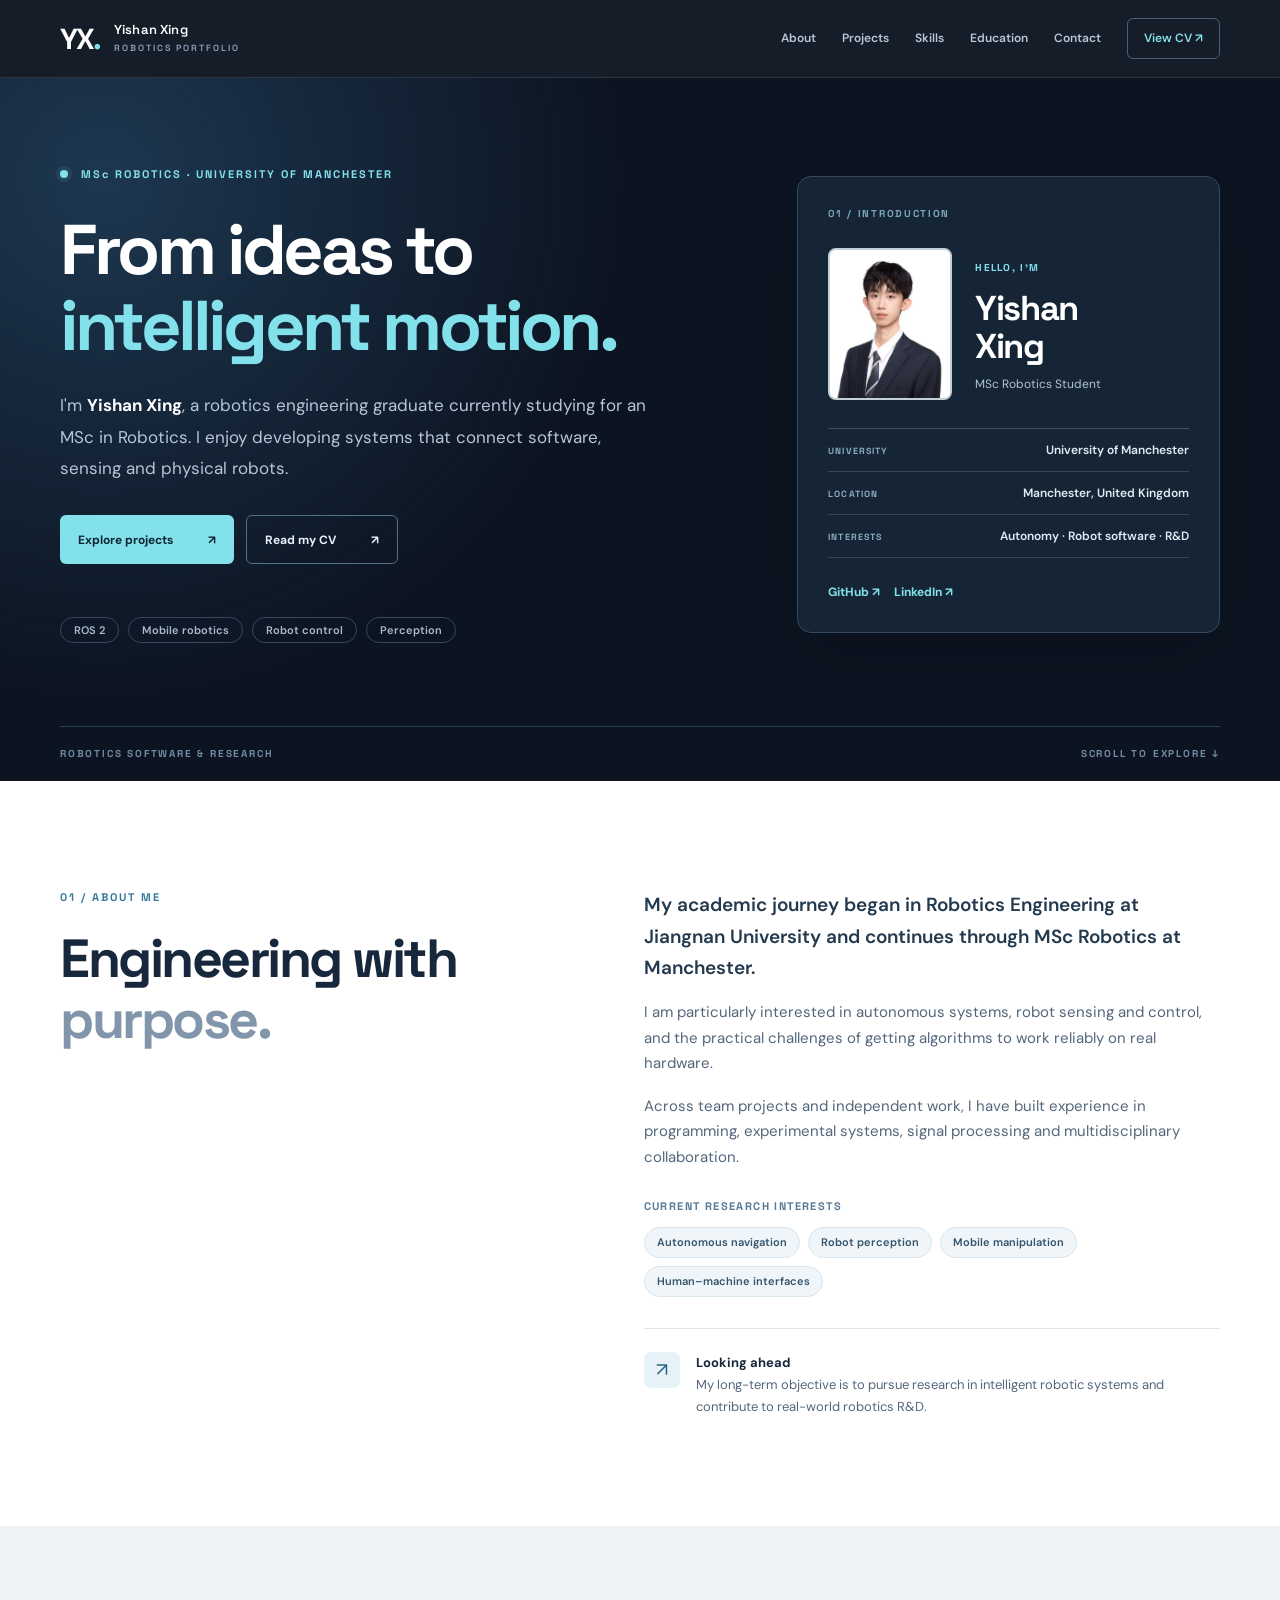
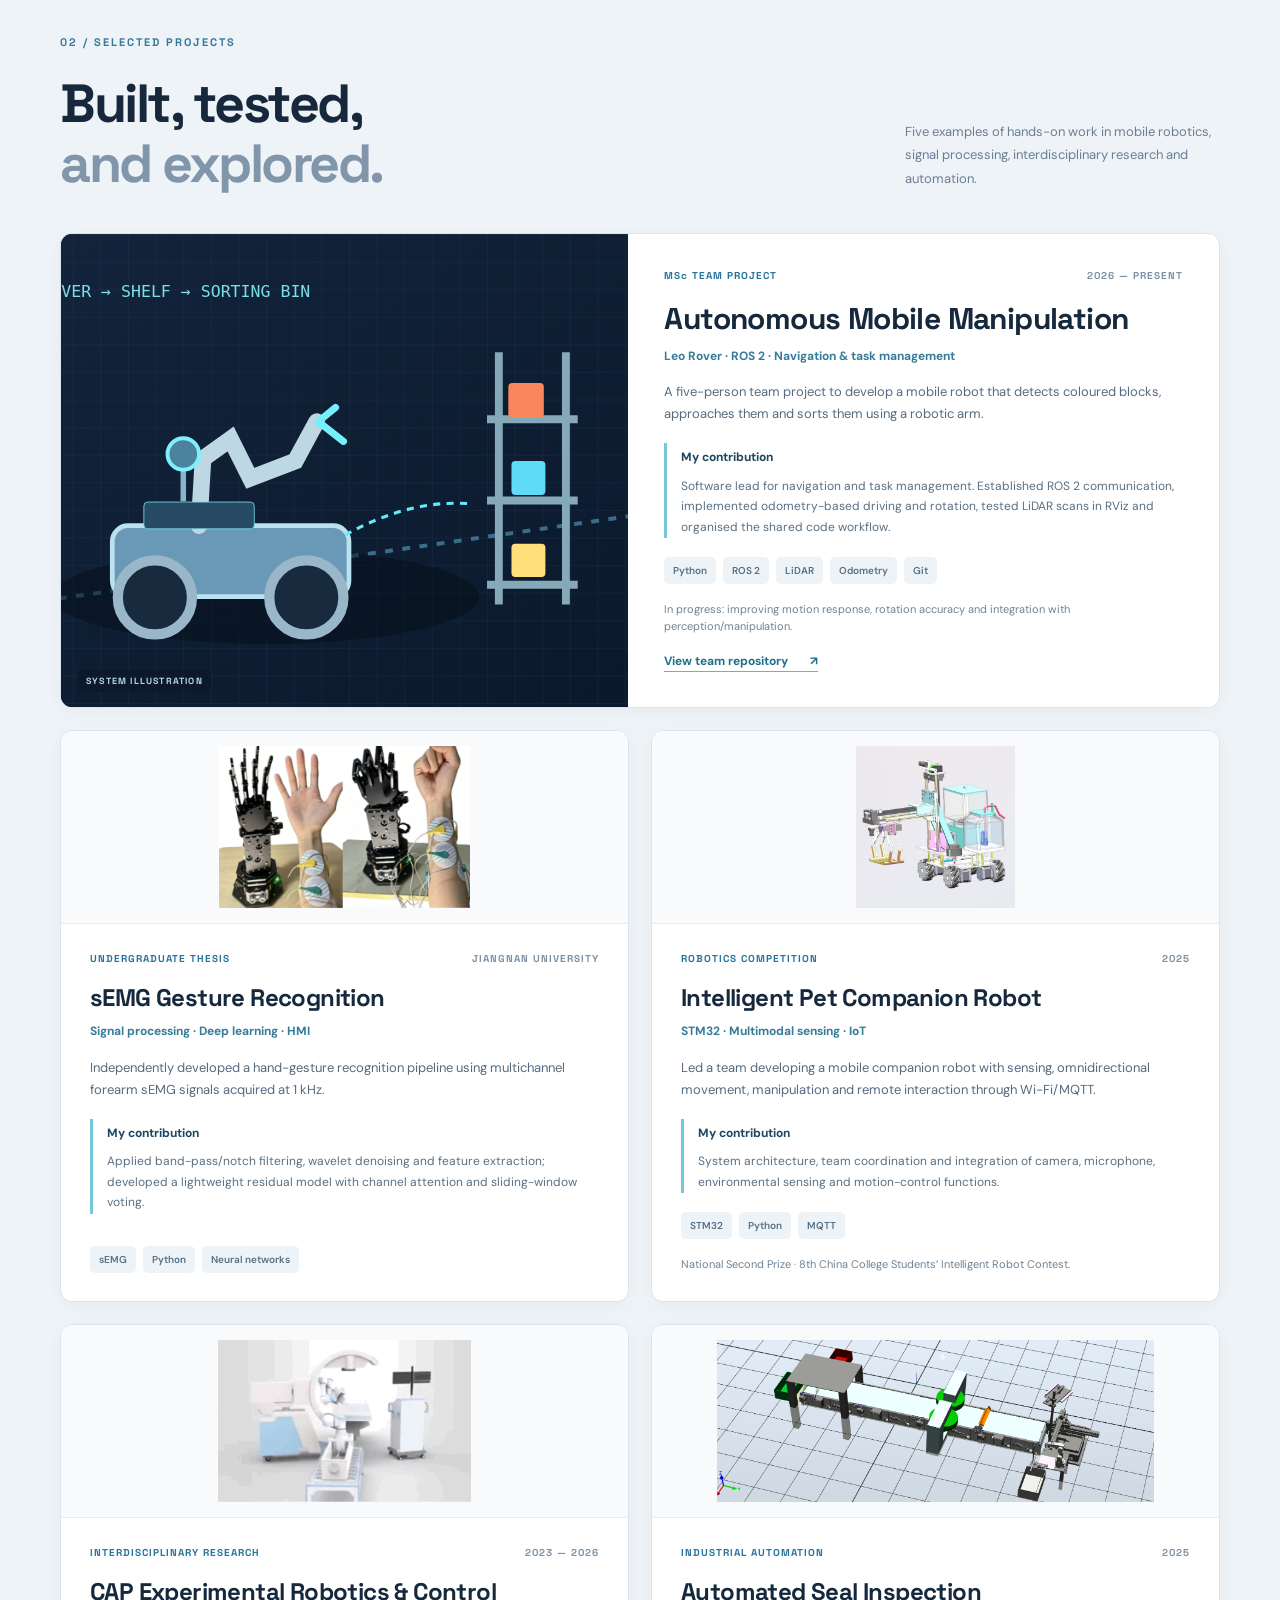
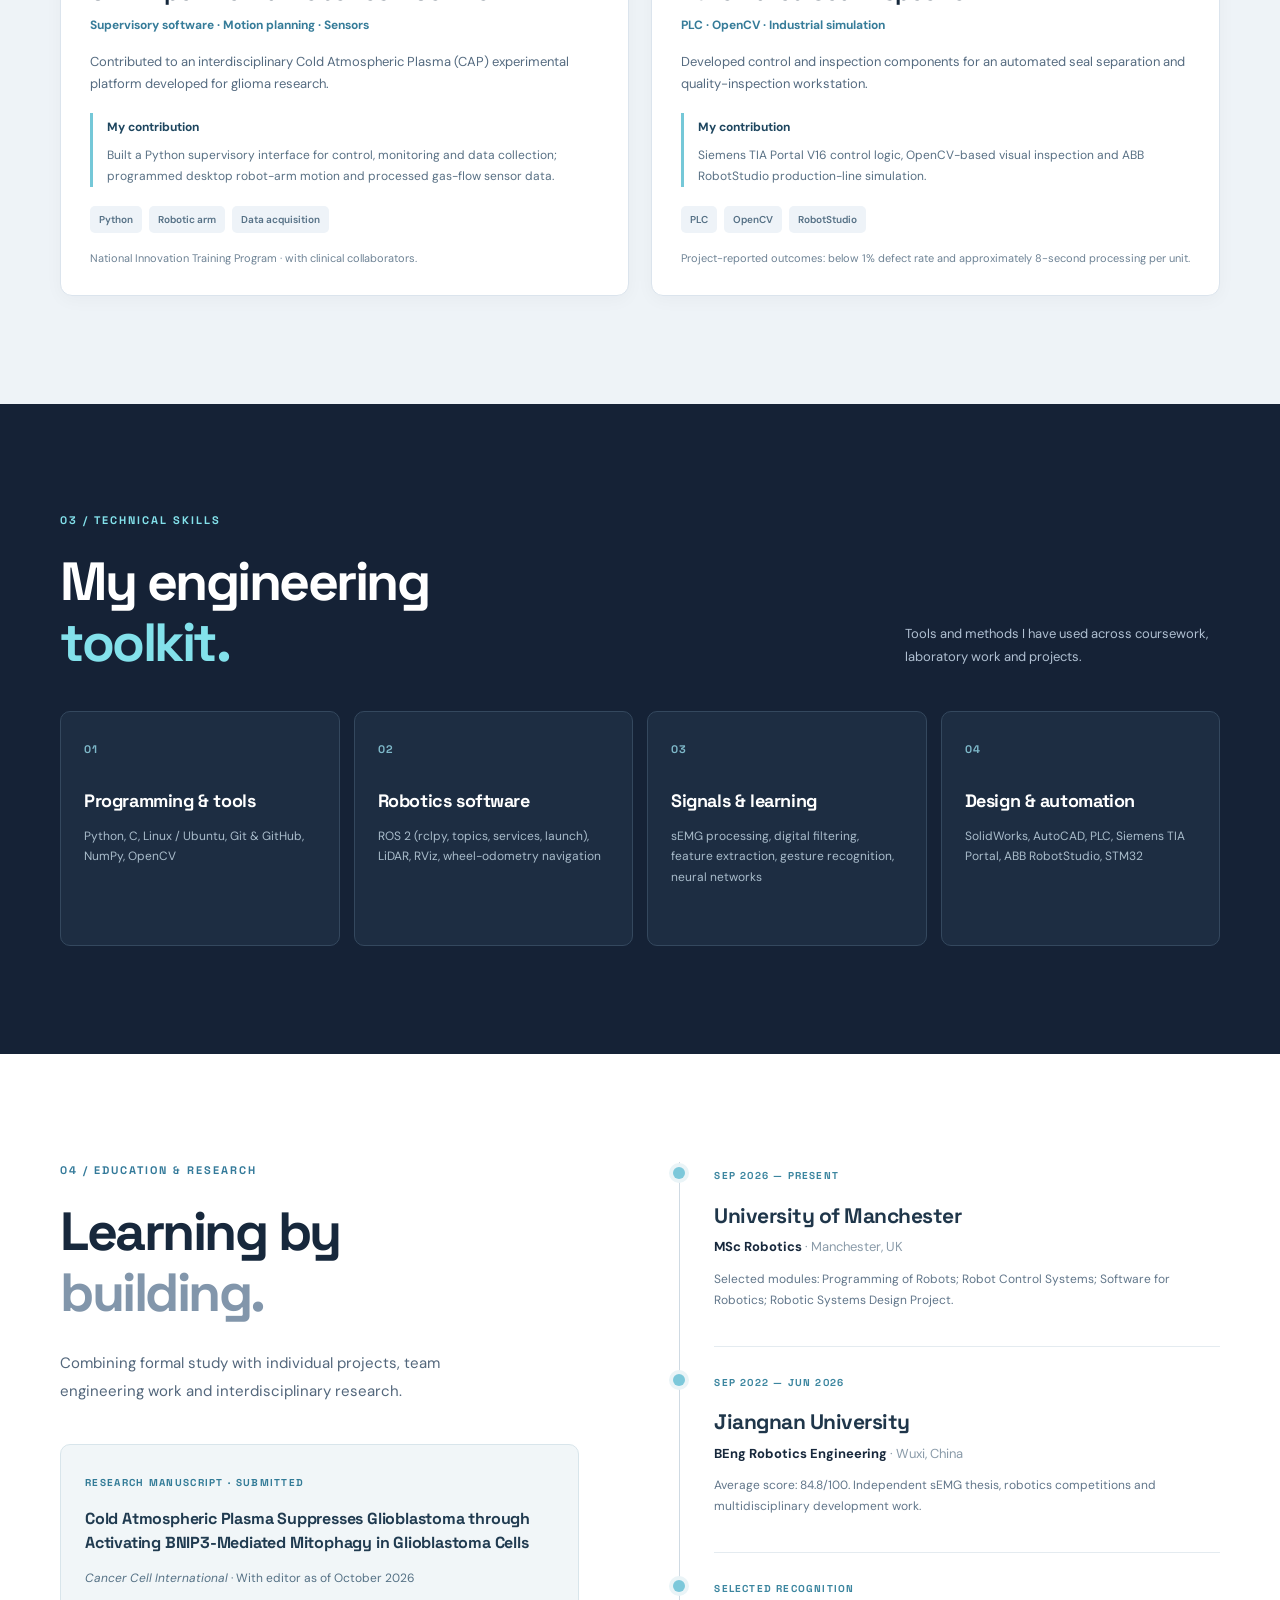
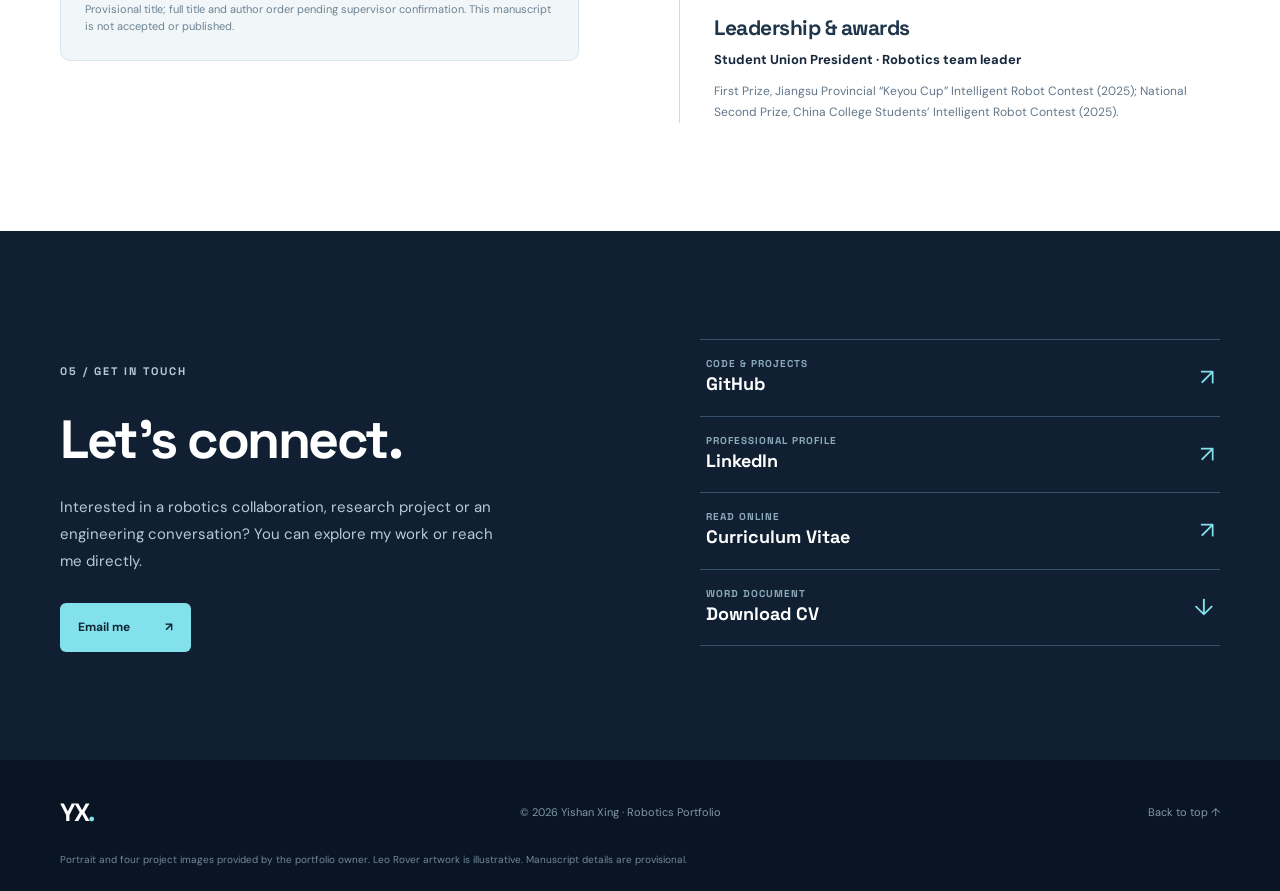
==== index.html @ a29d6ea3 "Add files via upload" ====
<!doctype html>
<html lang="en">
<head>
  <meta charset="utf-8">
  <meta name="viewport" content="width=device-width, initial-scale=1">
  <meta name="theme-color" content="#101b2c">
  <meta name="description" content="Portfolio of Yishan Xing, MSc Robotics student at the University of Manchester. Projects in ROS 2, mobile robotics, sEMG gesture recognition, experimental robot control and industrial automation.">
  <title>Yishan Xing — Robotics Portfolio</title>
  <link rel="icon" href="assets/favicon.svg" type="image/svg+xml">
  <link rel="stylesheet" href="styles.css">
</head>
<body>
  <a class="skip-link" href="#main">Skip to content</a>
  <header class="site-header">
    <div class="container header-inner">
      <a class="identity" href="#home" aria-label="Yishan Xing, go to homepage"><span class="identity-mark">YX<span>.</span></span><span class="identity-label">Yishan Xing <small>ROBOTICS PORTFOLIO</small></span></a>
      <button class="menu-button" type="button" aria-expanded="false" aria-controls="site-menu">Menu <span aria-hidden="true">☰</span></button>
      <nav id="site-menu" class="nav-links" aria-label="Main navigation">
        <a href="#about">About</a><a href="#projects">Projects</a><a href="#skills">Skills</a><a href="#experience">Education</a><a href="#contact">Contact</a>
        <a class="nav-cv" href="cv.html">View CV <span aria-hidden="true">↗</span></a>
      </nav>
    </div>
  </header>

  <main id="main">
    <section class="hero" id="home">
      <div class="container hero-layout">
        <div class="hero-main">
          <p class="kicker kicker-light"><span class="signal-dot" aria-hidden="true"></span> MSc ROBOTICS · UNIVERSITY OF MANCHESTER</p>
          <h1>From ideas to<br><span>intelligent motion.</span></h1>
          <p class="hero-lead">I'm <strong>Yishan Xing</strong>, a robotics engineering graduate currently studying for an MSc in Robotics. I enjoy developing systems that connect software, sensing and physical robots.</p>
          <div class="hero-buttons">
            <a class="btn btn-accent" href="#projects">Explore projects <span aria-hidden="true">↗</span></a>
            <a class="btn btn-outline" href="cv.html">Read my CV <span aria-hidden="true">↗</span></a>
          </div>
          <div class="hero-topics" aria-label="Focus areas"><span>ROS 2</span><span>Mobile robotics</span><span>Robot control</span><span>Perception</span></div>
        </div>
        <aside class="profile-panel" aria-label="Profile summary">
          <div class="panel-overline">01 / INTRODUCTION</div>
          <div class="profile-heading">
            <img class="profile-photo" src="assets/yishan-xing-portrait.jpg" alt="Portrait of Yishan Xing" width="124" height="152">
            <div><span class="profile-eyebrow">HELLO, I'M</span><h2>Yishan<br>Xing</h2><p>MSc Robotics Student</p></div>
          </div>
          <div class="profile-details">
            <div><span>UNIVERSITY</span><strong>University of Manchester</strong></div>
            <div><span>LOCATION</span><strong>Manchester, United Kingdom</strong></div>
            <div><span>INTERESTS</span><strong>Autonomy · Robot software · R&amp;D</strong></div>
          </div>
          <div class="profile-social"><a href="https://github.com/Yishan-Xing" target="_blank" rel="noopener noreferrer">GitHub ↗</a><a href="https://www.linkedin.com/in/yishan-xing-460378439/" target="_blank" rel="noopener noreferrer">LinkedIn ↗</a></div>
        </aside>
      </div>
      <div class="container hero-foot"><span>ROBOTICS SOFTWARE &amp; RESEARCH</span><span>SCROLL TO EXPLORE ↓</span></div>
    </section>

    <section class="section about-section" id="about">
      <div class="container about-layout">
        <div><p class="kicker">01 / ABOUT ME</p><h2>Engineering with<br><span>purpose.</span></h2></div>
        <div class="about-content"><p class="intro-para">My academic journey began in Robotics Engineering at Jiangnan University and continues through MSc Robotics at Manchester.</p><p>I am particularly interested in autonomous systems, robot sensing and control, and the practical challenges of getting algorithms to work reliably on real hardware.</p><p>Across team projects and independent work, I have built experience in programming, experimental systems, signal processing and multidisciplinary collaboration.</p>
          <div class="interest-label">CURRENT RESEARCH INTERESTS</div>
          <div class="pill-list"><span>Autonomous navigation</span><span>Robot perception</span><span>Mobile manipulation</span><span>Human–machine interfaces</span></div>
          <div class="about-ambition"><span aria-hidden="true">↗</span><p><strong>Looking ahead</strong><br>My long-term objective is to pursue research in intelligent robotic systems and contribute to real-world robotics R&amp;D.</p></div>
        </div>
      </div>
    </section>

    <section class="section projects-section" id="projects">
      <div class="container">
        <div class="section-heading"><div><p class="kicker">02 / SELECTED PROJECTS</p><h2>Built, tested,<br><span>and explored.</span></h2></div><p class="section-intro">Five examples of hands-on work in mobile robotics, signal processing, interdisciplinary research and automation.</p></div>
        <div class="project-grid">
          <article class="project-card featured-card" aria-labelledby="project-leo">
            <div class="project-image leo-image"><img src="assets/project-rover.svg" alt="Illustrative Leo Rover mobile manipulation system with robotic arm and coloured objects" loading="lazy"><span class="image-caption">SYSTEM ILLUSTRATION</span></div>
            <div class="project-info"><div class="project-meta"><span class="category">MSc TEAM PROJECT</span><span>2026 — PRESENT</span></div><h3 id="project-leo">Autonomous Mobile Manipulation</h3><p class="project-subtitle">Leo Rover · ROS 2 · Navigation &amp; task management</p>
              <p>A five-person team project to develop a mobile robot that detects coloured blocks, approaches them and sorts them using a robotic arm.</p>
              <div class="my-role"><strong>My contribution</strong><p>Software lead for navigation and task management. Established ROS 2 communication, implemented odometry-based driving and rotation, tested LiDAR scans in RViz and organised the shared code workflow.</p></div>
              <div class="tech-tags"><span>Python</span><span>ROS 2</span><span>LiDAR</span><span>Odometry</span><span>Git</span></div>
              <p class="project-footnote">In progress: improving motion response, rotation accuracy and integration with perception/manipulation.</p>
              <a class="project-link" href="https://github.com/lyanik/team2-aero62520" target="_blank" rel="noopener noreferrer">View team repository <span aria-hidden="true">↗</span></a>
            </div>
          </article>

          <article class="project-card" aria-labelledby="project-emg">
            <div class="project-image photo-image"><img src="assets/semg-gesture.png" alt="sEMG gesture-recognition experiment showing electrodes on a forearm and a robotic hand" loading="lazy"></div>
            <div class="project-info"><div class="project-meta"><span class="category">UNDERGRADUATE THESIS</span><span>JIANGNAN UNIVERSITY</span></div><h3 id="project-emg">sEMG Gesture Recognition</h3><p class="project-subtitle">Signal processing · Deep learning · HMI</p>
              <p>Independently developed a hand-gesture recognition pipeline using multichannel forearm sEMG signals acquired at 1 kHz.</p>
              <div class="my-role"><strong>My contribution</strong><p>Applied band-pass/notch filtering, wavelet denoising and feature extraction; developed a lightweight residual model with channel attention and sliding-window voting.</p></div>
              <div class="tech-tags"><span>sEMG</span><span>Python</span><span>Neural networks</span></div>
            </div>
          </article>

          <article class="project-card" aria-labelledby="project-pet">
            <div class="project-image photo-image"><img src="assets/pet-robot.png" alt="CAD model of the intelligent omnidirectional pet companion robot" loading="lazy"></div>
            <div class="project-info"><div class="project-meta"><span class="category">ROBOTICS COMPETITION</span><span>2025</span></div><h3 id="project-pet">Intelligent Pet Companion Robot</h3><p class="project-subtitle">STM32 · Multimodal sensing · IoT</p>
              <p>Led a team developing a mobile companion robot with sensing, omnidirectional movement, manipulation and remote interaction through Wi-Fi/MQTT.</p>
              <div class="my-role"><strong>My contribution</strong><p>System architecture, team coordination and integration of camera, microphone, environmental sensing and motion-control functions.</p></div>
              <div class="tech-tags"><span>STM32</span><span>Python</span><span>MQTT</span></div>
              <p class="project-footnote">National Second Prize · 8th China College Students’ Intelligent Robot Contest.</p>
            </div>
          </article>

          <article class="project-card" aria-labelledby="project-cap">
            <div class="project-image photo-image"><img src="assets/cap-glioma.png" alt="CAP glioma therapy system concept with a robotic arm and experimental delivery setup" loading="lazy"></div>
            <div class="project-info"><div class="project-meta"><span class="category">INTERDISCIPLINARY RESEARCH</span><span>2023 — 2026</span></div><h3 id="project-cap">CAP Experimental Robotics &amp; Control</h3><p class="project-subtitle">Supervisory software · Motion planning · Sensors</p>
              <p>Contributed to an interdisciplinary Cold Atmospheric Plasma (CAP) experimental platform developed for glioma research.</p>
              <div class="my-role"><strong>My contribution</strong><p>Built a Python supervisory interface for control, monitoring and data collection; programmed desktop robot-arm motion and processed gas-flow sensor data.</p></div>
              <div class="tech-tags"><span>Python</span><span>Robotic arm</span><span>Data acquisition</span></div>
              <p class="project-footnote">National Innovation Training Program · with clinical collaborators.</p>
            </div>
          </article>

          <article class="project-card" aria-labelledby="project-seal">
            <div class="project-image photo-image"><img src="assets/seal-inspection.png" alt="3D production-line design for automated skeleton-seal separation and visual inspection" loading="lazy"></div>
            <div class="project-info"><div class="project-meta"><span class="category">INDUSTRIAL AUTOMATION</span><span>2025</span></div><h3 id="project-seal">Automated Seal Inspection</h3><p class="project-subtitle">PLC · OpenCV · Industrial simulation</p>
              <p>Developed control and inspection components for an automated seal separation and quality-inspection workstation.</p>
              <div class="my-role"><strong>My contribution</strong><p>Siemens TIA Portal V16 control logic, OpenCV-based visual inspection and ABB RobotStudio production-line simulation.</p></div>
              <div class="tech-tags"><span>PLC</span><span>OpenCV</span><span>RobotStudio</span></div>
              <p class="project-footnote">Project-reported outcomes: below 1% defect rate and approximately 8-second processing per unit.</p>
            </div>
          </article>
        </div>
      </div>
    </section>

    <section class="section skills-section" id="skills"><div class="container"><div class="section-heading"><div><p class="kicker kicker-light">03 / TECHNICAL SKILLS</p><h2>My engineering<br><span>toolkit.</span></h2></div><p class="section-intro">Tools and methods I have used across coursework, laboratory work and projects.</p></div>
      <div class="skill-grid"><div class="skill-block"><span class="skill-index">01</span><h3>Programming &amp; tools</h3><p>Python, C, Linux / Ubuntu, Git &amp; GitHub, NumPy, OpenCV</p></div><div class="skill-block"><span class="skill-index">02</span><h3>Robotics software</h3><p>ROS 2 (rclpy, topics, services, launch), LiDAR, RViz, wheel-odometry navigation</p></div><div class="skill-block"><span class="skill-index">03</span><h3>Signals &amp; learning</h3><p>sEMG processing, digital filtering, feature extraction, gesture recognition, neural networks</p></div><div class="skill-block"><span class="skill-index">04</span><h3>Design &amp; automation</h3><p>SolidWorks, AutoCAD, PLC, Siemens TIA Portal, ABB RobotStudio, STM32</p></div></div>
    </div></section>

    <section class="section experience-section" id="experience"><div class="container experience-layout"><div><p class="kicker">04 / EDUCATION &amp; RESEARCH</p><h2>Learning by<br><span>building.</span></h2><p class="experience-lead">Combining formal study with individual projects, team engineering work and interdisciplinary research.</p>
      <div class="manuscript-box"><span class="manuscript-kicker">RESEARCH MANUSCRIPT · SUBMITTED</span><h3>Cold Atmospheric Plasma Suppresses Glioblastoma through Activating BNIP3-Mediated Mitophagy in Glioblastoma Cells</h3><p><em>Cancer Cell International</em> · With editor as of October 2026</p><small>Provisional title; full title and author order pending supervisor confirmation. This manuscript is not accepted or published.</small></div>
    </div><div class="education-list"><div class="education-entry"><span class="edu-date">SEP 2026 — PRESENT</span><h3>University of Manchester</h3><p>MSc Robotics <span>· Manchester, UK</span></p><small>Selected modules: Programming of Robots; Robot Control Systems; Software for Robotics; Robotic Systems Design Project.</small></div><div class="education-entry"><span class="edu-date">SEP 2022 — JUN 2026</span><h3>Jiangnan University</h3><p>BEng Robotics Engineering <span>· Wuxi, China</span></p><small>Average score: 84.8/100. Independent sEMG thesis, robotics competitions and multidisciplinary development work.</small></div><div class="education-entry"><span class="edu-date">SELECTED RECOGNITION</span><h3>Leadership &amp; awards</h3><p>Student Union President · Robotics team leader</p><small>First Prize, Jiangsu Provincial “Keyou Cup” Intelligent Robot Contest (2025); National Second Prize, China College Students’ Intelligent Robot Contest (2025).</small></div></div></div></section>

    <section class="section contact-section" id="contact"><div class="container contact-layout"><div><p class="kicker kicker-light">05 / GET IN TOUCH</p><h2>Let's connect.</h2><p>Interested in a robotics collaboration, research project or an engineering conversation? You can explore my work or reach me directly.</p><a class="btn btn-accent" href="mailto:easonxing1106@163.com">Email me <span aria-hidden="true">↗</span></a></div><div class="contact-list"><a href="https://github.com/Yishan-Xing" target="_blank" rel="noopener noreferrer"><span><small>CODE &amp; PROJECTS</small><strong>GitHub</strong></span><span aria-hidden="true">↗</span></a><a href="https://www.linkedin.com/in/yishan-xing-460378439/" target="_blank" rel="noopener noreferrer"><span><small>PROFESSIONAL PROFILE</small><strong>LinkedIn</strong></span><span aria-hidden="true">↗</span></a><a href="cv.html"><span><small>READ ONLINE</small><strong>Curriculum Vitae</strong></span><span aria-hidden="true">↗</span></a><a href="Yishan_Xing_CV.docx" download><span><small>WORD DOCUMENT</small><strong>Download CV</strong></span><span aria-hidden="true">↓</span></a></div></div></section>
  </main>
  <footer class="site-footer"><div class="container footer-inner"><span class="footer-brand">YX<span>.</span></span><p>© <span id="year">2026</span> Yishan Xing · Robotics Portfolio</p><a href="#home">Back to top ↑</a></div><div class="container footer-credit">Portrait and four project images provided by the portfolio owner. Leo Rover artwork is illustrative. Manuscript details are provisional.</div></footer>
  <script src="script.js" defer></script>
</body>
</html>
---- styles.css ----
@import url('https://fonts.googleapis.com/css2?family=DM+Sans:wght@400;500;600;700&family=Space+Grotesk:wght@400;500;600;700&display=swap');
:root {--navy:#101b2c;--navy-deep:#0c1421;--navy-soft:#19283d;--accent:#83e1eb;--blue:#2c668d;--white:#fff;--paper:#f6f8fa;--paper-2:#eef3f7;--ink:#17283c;--text:#53677c;--line:#dbe3eb}
*{box-sizing:border-box}html{scroll-behavior:smooth}body{margin:0;background:var(--paper);color:var(--ink);font:15px/1.7 'DM Sans',Arial,sans-serif;-webkit-font-smoothing:antialiased}a{color:inherit;text-decoration:none}img{display:block;max-width:100%}button{font:inherit}a:focus-visible,button:focus-visible{outline:3px solid var(--accent);outline-offset:4px}.container{width:min(1160px,calc(100% - 72px));margin-inline:auto}.skip-link{position:absolute;left:-9999px;top:8px;z-index:99;padding:10px 14px;background:white}.skip-link:focus{left:12px}.site-header{position:sticky;top:0;z-index:30;background:rgba(12,20,33,.96);border-bottom:1px solid rgba(210,234,255,.12);backdrop-filter:blur(16px)}.header-inner{height:77px;display:flex;align-items:center;justify-content:space-between;gap:24px}.identity{display:flex;gap:14px;align-items:center;color:white}.identity-mark,.footer-brand{font:700 29px/1 'Space Grotesk',sans-serif;letter-spacing:-2px}.identity-mark span,.footer-brand span{color:var(--accent)}.identity-label{font:600 13px/1.3 'Space Grotesk',sans-serif;letter-spacing:.15px}.identity-label small{display:block;color:#90a2b7;font-size:9px;font-weight:600;letter-spacing:2px;margin-top:4px}.nav-links{display:flex;align-items:center;gap:26px}.nav-links>a{color:#b9c8d9;font-size:12px;font-weight:600;transition:color .2s}.nav-links>a:hover,.nav-links>a.active{color:#fff}.nav-links .nav-cv{color:var(--accent);padding:9px 16px;border:1px solid #456179;border-radius:6px}.menu-button{display:none}.hero{background:radial-gradient(circle at 8% 14%,#1d3750 0,transparent 39%),var(--navy-deep);color:white;padding:88px 0 21px;scroll-margin-top:77px}.hero-layout{display:grid;grid-template-columns:minmax(0,1.22fr) minmax(310px,.78fr);gap:76px;align-items:center}.kicker{margin:0;color:#347a9a;font:700 11px/1.6 'Space Grotesk',Arial,sans-serif;letter-spacing:2px}.kicker-light{color:var(--accent)}.signal-dot{display:inline-block;width:8px;height:8px;margin-right:8px;background:var(--accent);border-radius:50%;box-shadow:0 0 0 4px rgba(131,225,235,.09)}h1,h2,h3{font-family:'Space Grotesk',Arial,sans-serif}h1{font-size:clamp(44px,5.5vw,75px);line-height:1.09;letter-spacing:-3.8px;margin:28px 0 25px}h1 span{color:var(--accent)}.hero-lead{max-width:600px;color:#b7c6d7;font-size:17px;line-height:1.85}.hero-lead strong{color:white}.hero-buttons{display:flex;gap:12px;flex-wrap:wrap;margin-top:31px}.btn{display:inline-flex;align-items:center;justify-content:space-between;gap:35px;font-weight:700;font-size:12px;min-height:49px;padding:12px 18px;border-radius:6px;transition:transform .2s,background .2s}.btn:hover{transform:translateY(-2px)}.btn-accent{background:var(--accent);color:#0d2734}.btn-accent:hover{background:#a6eff4}.btn-outline{border:1px solid #527086;color:#e6f1fb}.hero-topics{display:flex;flex-wrap:wrap;gap:9px;margin-top:53px}.hero-topics span{border:1px solid #34475d;border-radius:20px;padding:5px 13px;color:#a9bbcf;font:600 11px 'DM Sans',sans-serif}.profile-panel{padding:30px;border:1px solid #354a60;background:rgba(28,46,65,.66);border-radius:14px;box-shadow:0 20px 70px rgba(0,0,0,.12)}.panel-overline{font:700 10px 'Space Grotesk',sans-serif;letter-spacing:1.7px;color:#79a7bb;margin-bottom:28px}.profile-heading{display:flex;gap:23px;align-items:center}.profile-photo{flex:0 0 124px;width:124px;height:152px;object-fit:cover;object-position:center 25%;background:#e8edf2;border-radius:8px;border:2px solid #c3d0d9;filter:none;box-shadow:none}.profile-eyebrow{font:700 10px 'Space Grotesk',sans-serif;color:var(--accent);letter-spacing:1.3px}.profile-heading h2{color:white;font-size:clamp(26px,2.7vw,37px);letter-spacing:-1.4px;line-height:1.1;margin:9px 0}.profile-heading p{font-size:12px;color:#aec4d7;margin:0}.profile-details{margin-top:28px;border-top:1px solid #3a5167}.profile-details>div{display:flex;justify-content:space-between;gap:14px;align-items:baseline;padding:13px 0;border-bottom:1px solid #32475c}.profile-details span{color:#8aabc0;font:700 9px 'Space Grotesk',Arial,sans-serif;letter-spacing:1.1px}.profile-details strong{color:#e2ecf5;font:600 12px 'DM Sans',Arial,sans-serif;text-align:right}.profile-social{display:flex;gap:14px;margin-top:24px}.profile-social a{display:inline-block;color:var(--accent);font-size:12px;font-weight:700}.profile-social a:hover{text-decoration:underline}.hero-foot{display:flex;justify-content:space-between;gap:18px;color:#728ca4;font:700 10px 'Space Grotesk',sans-serif;letter-spacing:1.8px;margin-top:83px;padding-top:20px;border-top:1px solid #263c51}.section{padding:108px 0;scroll-margin-top:77px}h2{font-size:clamp(36px,4.2vw,56px);line-height:1.13;letter-spacing:-2.5px;margin:22px 0 0}h2 span{color:#8296ab}.about-section{background:var(--white)}.about-layout{display:grid;grid-template-columns:.9fr 1.1fr;gap:112px}.about-content{color:var(--text);font-size:15px}.about-content p{margin:0 0 17px}.about-content .intro-para{font-size:19px;color:#23394e;font-weight:600;line-height:1.65}.interest-label{font:700 11px 'Space Grotesk',Arial,sans-serif;letter-spacing:1.4px;color:#577a97;margin:29px 0 14px}.pill-list{display:flex;flex-wrap:wrap;gap:8px}.pill-list span{background:#eff5f8;border:1px solid #d8e5ec;color:#34536c;border-radius:20px;padding:5px 12px;font-size:11px;font-weight:600}.about-ambition{display:flex;gap:16px;align-items:start;margin-top:31px;padding-top:23px;border-top:1px solid var(--line)}.about-ambition>span{display:grid;place-items:center;flex:0 0 36px;height:36px;color:#225f83;background:#e5f2f7;border-radius:7px;font-size:19px}.about-ambition p{font-size:13px;margin:0}.about-ambition strong{color:var(--ink)}.projects-section{background:var(--paper-2)}.section-heading{display:flex;align-items:end;justify-content:space-between;gap:45px;margin-bottom:38px}.section-intro{max-width:315px;font-size:13px;line-height:1.8;color:#6b7e92;margin:0 0 5px}.project-grid{display:grid;grid-template-columns:repeat(2,minmax(0,1fr));gap:22px}.project-card{min-width:0;overflow:hidden;display:flex;flex-direction:column;background:white;border:1px solid #dbe4ed;border-radius:12px;box-shadow:0 4px 18px rgba(23,41,59,.035);transition:border-color .2s,transform .2s,box-shadow .2s}.project-card:hover{border-color:#b7c8d7;box-shadow:0 12px 30px rgba(23,41,59,.07);transform:translateY(-2px)}.featured-card{grid-column:span 2;display:grid;grid-template-columns:49% 51%}.project-image{position:relative;overflow:hidden;background:#f2f5f7}.project-image img{display:block;width:100%;height:100%;object-fit:contain}.project-image.photo-image{height:193px;padding:15px 17px;background:#f8fafb;display:flex;justify-content:center;align-items:center;border-bottom:1px solid #e8edf1}.photo-image img{object-fit:contain;width:100%;height:100%;max-height:100%;filter:none;mix-blend-mode:normal;transition:none}.project-image.leo-image{height:100%;min-height:450px;background:#192940}.leo-image img{object-fit:cover}.image-caption{position:absolute;left:17px;bottom:15px;color:#b4d5e8;background:rgba(12,24,42,.8);padding:5px 8px;border-radius:4px;font:700 9px 'Space Grotesk',Arial,sans-serif;letter-spacing:1.2px}.project-info{padding:28px 29px 28px;flex:1;display:flex;flex-direction:column}.featured-card .project-info{padding:35px 36px}.project-meta{display:flex;justify-content:space-between;flex-wrap:wrap;align-items:center;gap:8px;color:#7c92a6;font:700 10px 'Space Grotesk',sans-serif;letter-spacing:1px}.category{color:#27749c}.project-info h3{font-size:24px;line-height:1.25;letter-spacing:-.6px;margin:18px 0 5px;color:#15283c}.featured-card h3{font-size:30px}.project-subtitle{color:#367c99!important;font-weight:700;font-size:12px!important;margin:3px 0 15px!important}.project-info>p{color:#556b80;font-size:13px;margin:0 0 17px}.my-role{border-left:3px solid #75c8d8;padding:1px 0 1px 14px;margin:1px 0 19px}.my-role strong{font-size:12px;color:#1e465f}.my-role p{font-size:12px;line-height:1.7;color:#587084;margin:6px 0 0}.tech-tags{display:flex;gap:7px;flex-wrap:wrap;margin-top:auto}.tech-tags span{font-size:10px;padding:5px 9px;border-radius:5px;background:#eef3f8;color:#557085;font-weight:600}.project-info .project-footnote{font-size:11px;line-height:1.55;color:#6e8395;margin:17px 0 0}.project-link{display:inline-flex;align-items:center;gap:22px;align-self:flex-start;color:#1d708b;font-weight:700;font-size:12px;margin-top:16px;border-bottom:1px solid #7dabb7}.project-link:hover{color:#004e65}.skills-section{background:#152236;color:white}.skills-section h2 span{color:var(--accent)}.skills-section .section-intro{color:#b0c0d2}.skill-grid{display:grid;grid-template-columns:repeat(4,minmax(0,1fr));gap:14px}.skill-block{background:#1d2d42;border:1px solid #34485e;border-radius:10px;padding:24px 23px;min-height:235px}.skill-index{color:#7eb8c9;font:700 11px 'Space Grotesk',Arial,sans-serif;letter-spacing:1.1px}.skill-block h3{font-size:18px;line-height:1.35;letter-spacing:-.4px;margin:27px 0 13px}.skill-block p{color:#a9bccb;font-size:12px;margin:0}.experience-section{background:white}.experience-layout{display:grid;grid-template-columns:.98fr 1.02fr;gap:100px}.experience-lead{max-width:430px;color:var(--text);line-height:1.85;margin:27px 0 0}.manuscript-box{background:#f1f6f8;border:1px solid #d8e5eb;border-radius:10px;margin-top:38px;padding:24px}.manuscript-kicker{font:700 10px 'Space Grotesk',Arial,sans-serif;letter-spacing:1.3px;color:#327b97}.manuscript-box h3{font-size:16px;line-height:1.5;letter-spacing:-.2px;color:#203b50;margin:13px 0}.manuscript-box p{font-size:12px;color:#557185;margin:0 0 12px}.manuscript-box small{font-size:11px;color:#6d8292;line-height:1.6;display:block}.education-list{border-left:1px solid #cfdae3;padding-left:34px}.education-entry{position:relative;padding-bottom:35px;margin-bottom:22px;border-bottom:1px solid #e4ebf0}.education-entry:last-child{padding-bottom:0;margin-bottom:0;border-bottom:0}.education-entry:before{content:"";position:absolute;left:-41px;top:5px;width:12px;height:12px;border-radius:50%;background:#7cc8da;box-shadow:0 0 0 4px #eaf4f7}.edu-date{font:700 10px 'Space Grotesk',Arial,sans-serif;letter-spacing:1.2px;color:#3b859f}.education-entry h3{font-size:21px;letter-spacing:-.5px;color:#1f364a;margin:10px 0 3px}.education-entry p{font-size:13px;font-weight:700;margin:0 0 10px}.education-entry p span{font-weight:400;color:#8a9ba9}.education-entry small{display:block;color:#61768a;font-size:12px;line-height:1.75}.contact-section{background:#102032;color:white}.contact-layout{display:grid;grid-template-columns:1fr 1fr;gap:120px}.contact-section h2{color:white}.contact-section p{color:#b8cad9;line-height:1.8;margin:23px 0 28px;max-width:450px}.contact-list{border-top:1px solid #355068}.contact-list>a{display:flex;justify-content:space-between;align-items:center;gap:18px;border-bottom:1px solid #355068;padding:17px 6px;transition:padding .2s}.contact-list>a:hover{padding-left:13px}.contact-list small{display:block;color:#8baaba;font:700 10px 'Space Grotesk',Arial,sans-serif;letter-spacing:1px;margin-bottom:2px}.contact-list strong{font:700 18px 'Space Grotesk',Arial,sans-serif}.contact-list>a>span:last-child{font-size:23px;color:var(--accent)}.site-footer{background:#0a1523;color:#8098aa;padding:32px 0 23px}.footer-inner{display:flex;align-items:center;justify-content:space-between;gap:18px}.footer-brand{color:white;font-size:25px}.footer-inner p,.footer-inner a{font-size:11px}.footer-credit{font-size:10px;margin-top:19px;color:#71889d}
@media(max-width:1050px){.nav-links{gap:15px}.hero-layout{gap:40px;grid-template-columns:1.2fr .8fr}.profile-panel{padding:23px}.profile-heading{gap:15px}.profile-photo{flex-basis:98px;width:98px;height:124px}.about-layout,.experience-layout,.contact-layout{gap:65px}.project-image.photo-image{height:182px}}
@media(max-width:800px){.container{width:min(1160px,calc(100% - 44px))}.header-inner{height:68px}.menu-button{display:block;background:transparent;border:1px solid #4c657d;color:white;border-radius:6px;padding:6px 12px;font-size:12px}.nav-links{display:none;position:absolute;top:68px;left:0;right:0;background:#13243a;padding:16px 23px 22px;border-bottom:1px solid #3e5469;flex-direction:column;align-items:stretch;gap:12px}.nav-links.is-open{display:flex}.nav-links>a{font-size:14px}.nav-links .nav-cv{align-self:flex-start}.hero{padding-top:64px}.hero-layout{grid-template-columns:1fr;gap:45px}.hero-main h1{max-width:700px}.profile-panel{max-width:560px}.profile-photo{flex:0 0 124px;width:124px;height:152px}.hero-foot{margin-top:57px}.section{padding:75px 0;scroll-margin-top:68px}.about-layout,.experience-layout,.contact-layout{gap:40px}.skill-grid{grid-template-columns:repeat(2,minmax(0,1fr))}.featured-card{grid-template-columns:1fr 1fr}.project-image.leo-image{min-height:470px}}
@media(max-width:640px){.hero{padding-top:53px}.hero h1{font-size:clamp(43px,10.7vw,65px);letter-spacing:-2.7px}.hero-lead{font-size:15px}.hero-topics{margin-top:33px}.hero-foot{margin-top:47px;font-size:9px}.about-layout,.experience-layout,.contact-layout{grid-template-columns:1fr}.section-heading{display:block}.section-intro{margin-top:20px}.project-grid{grid-template-columns:1fr}.featured-card{grid-column:auto;display:flex}.project-image.leo-image{height:245px;min-height:0}.project-image.photo-image{height:190px}.project-info,.featured-card .project-info{padding:24px}.featured-card h3{font-size:26px}.experience-lead{margin-top:20px}.skill-grid{gap:12px}.skill-block{min-height:220px;padding:21px}.contact-layout{gap:34px}.footer-inner{flex-wrap:wrap}.site-footer{padding-top:25px}}
@media(max-width:440px){.container{width:calc(100% - 34px)}.identity-label{font-size:12px}.identity-label small{font-size:8px}.profile-panel{padding:18px}.profile-heading{gap:14px}.profile-photo{flex-basis:96px;width:96px;height:120px}.profile-heading h2{font-size:26px}.profile-details>div{display:block}.profile-details strong{text-align:left;display:block;margin-top:3px}.hero-foot>span:last-child{display:none}.skill-grid{grid-template-columns:1fr}.skill-block{min-height:auto}.section{padding:62px 0}h2{letter-spacing:-1.7px}}
@media(prefers-reduced-motion:reduce){html{scroll-behavior:auto}*,*:before,*:after{transition:none!important}}
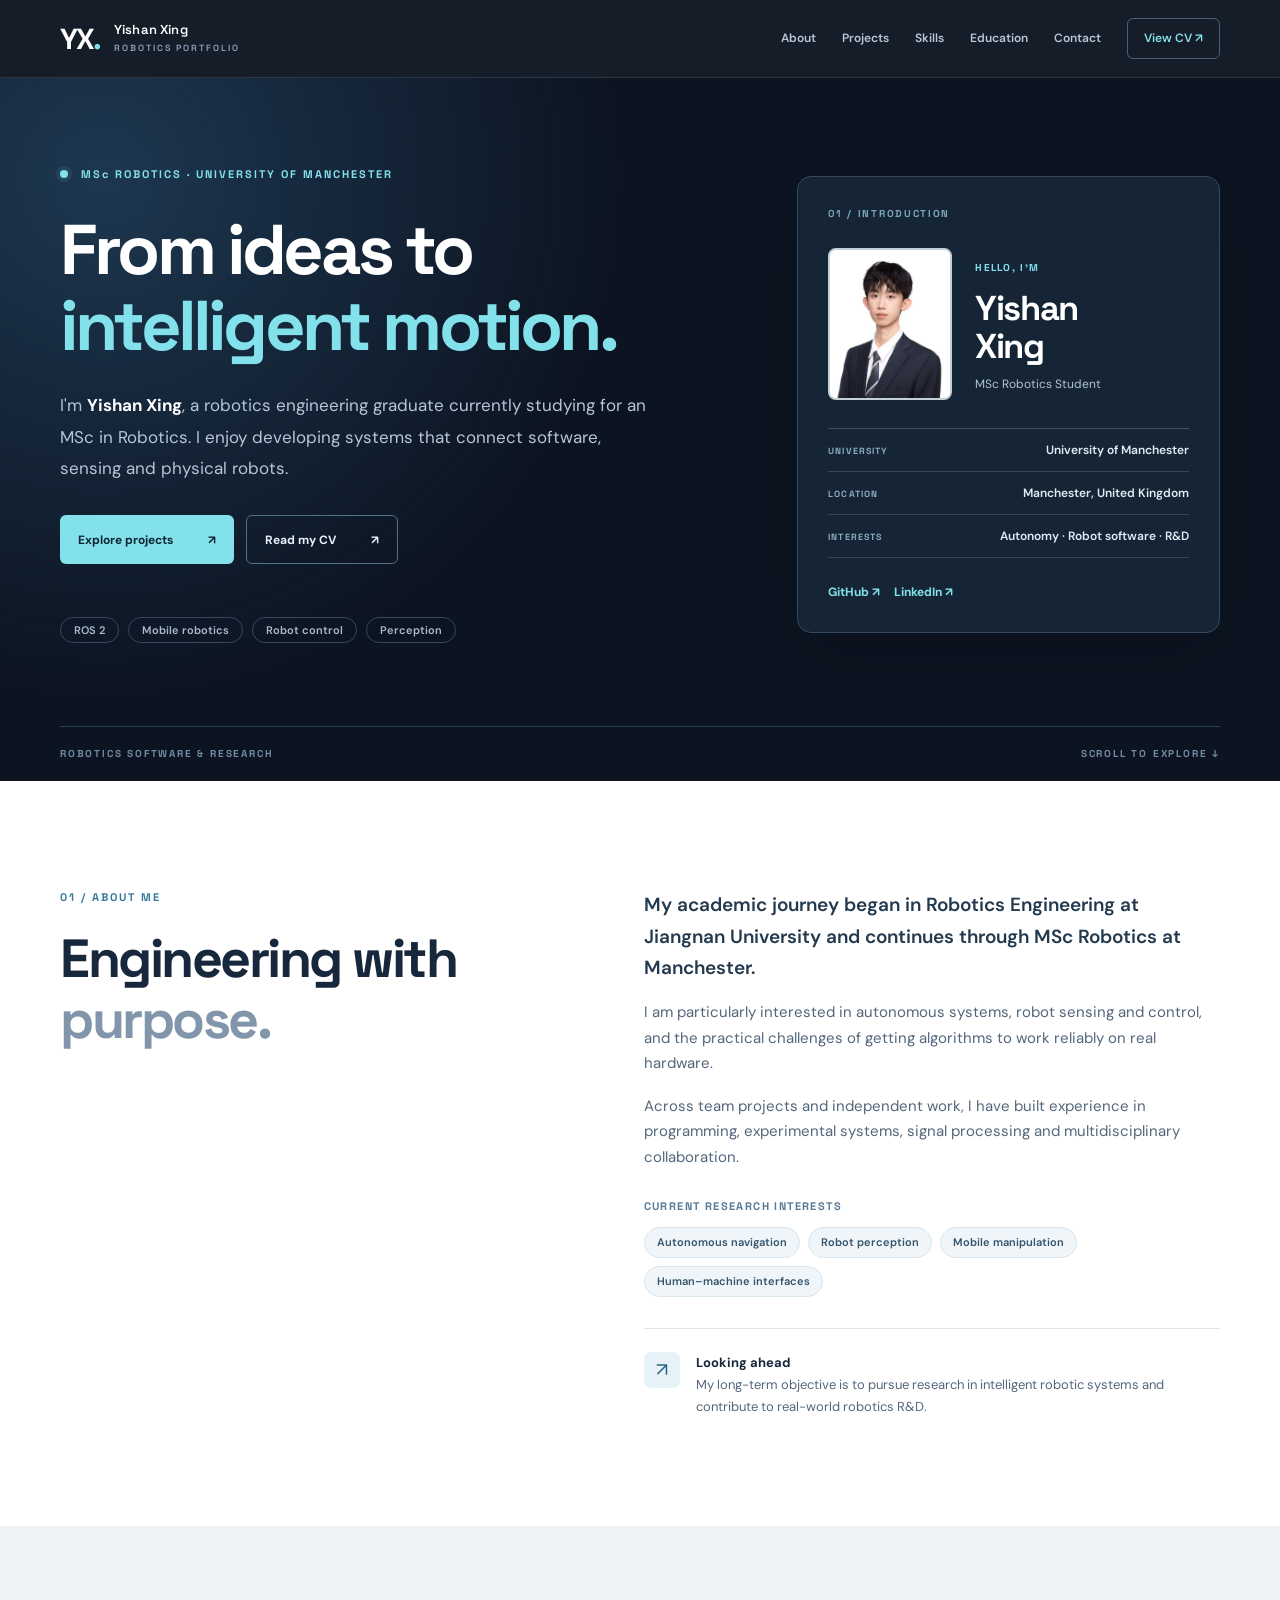
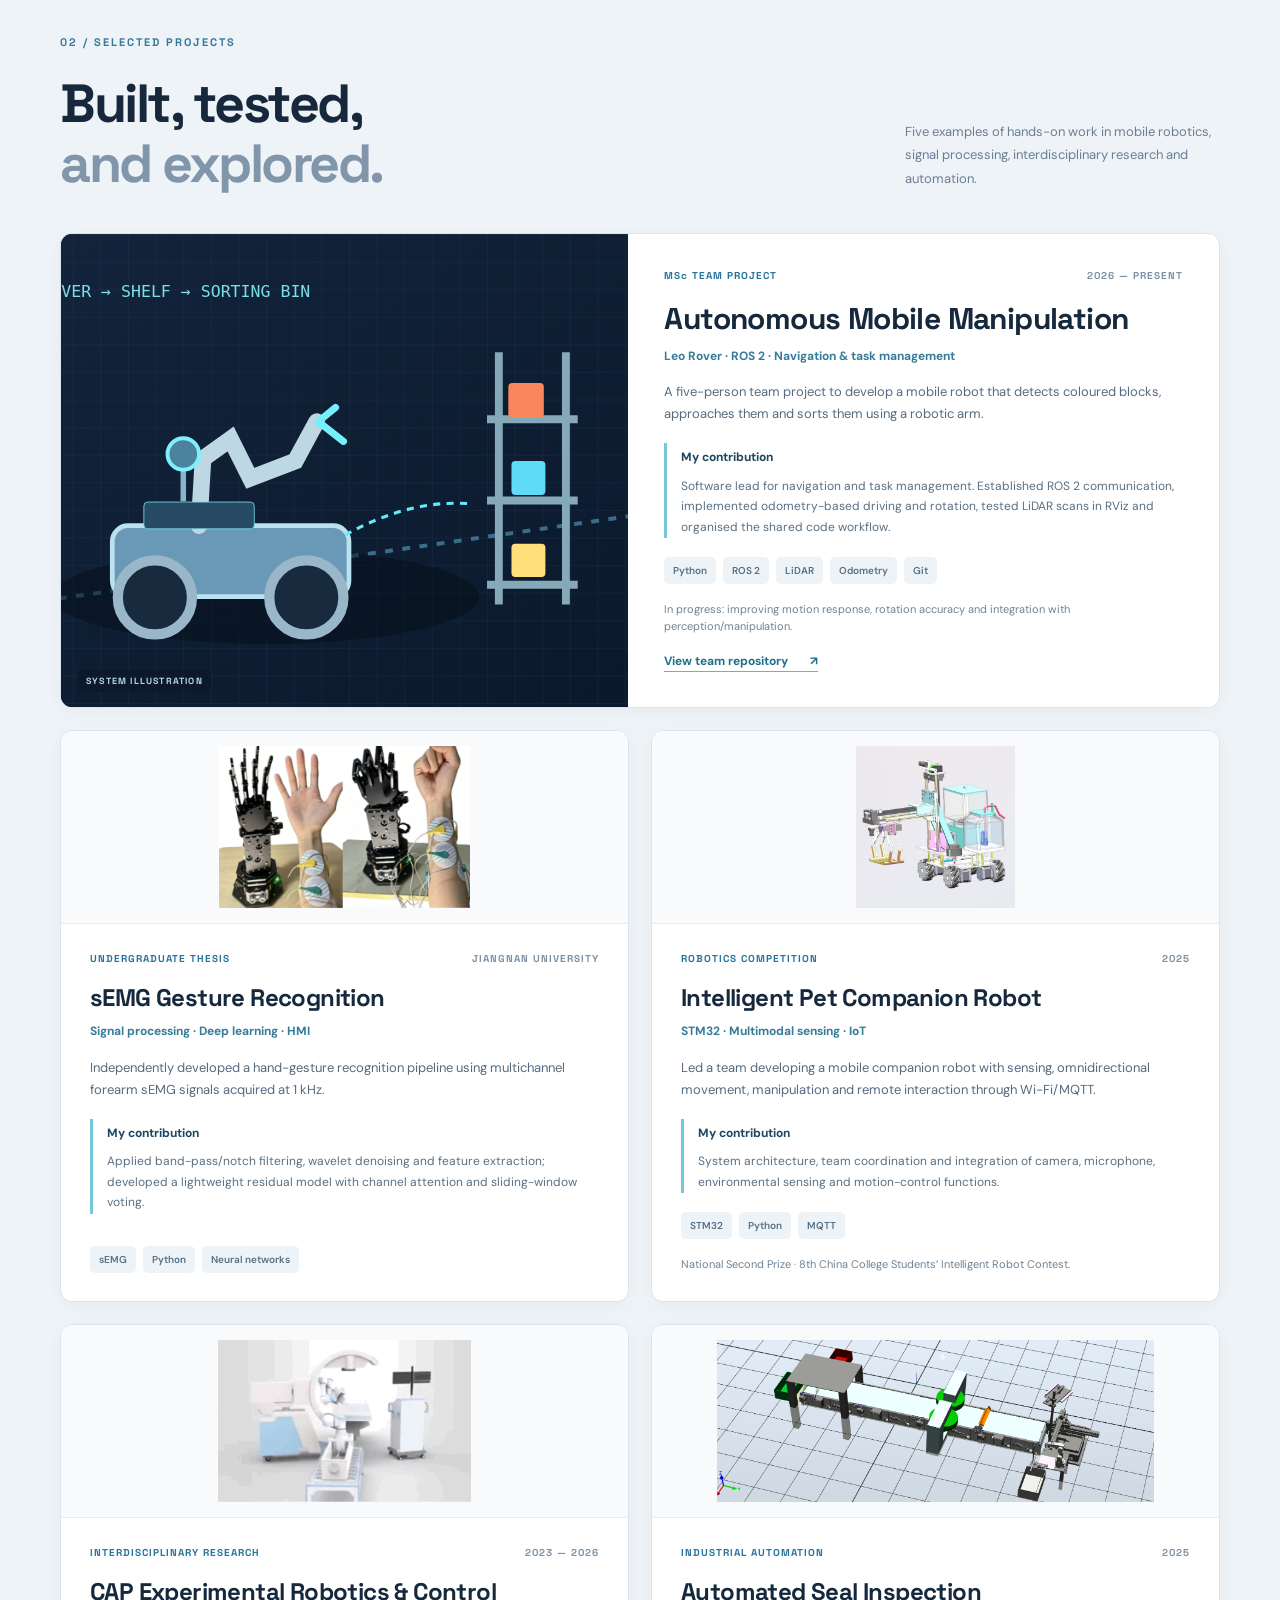
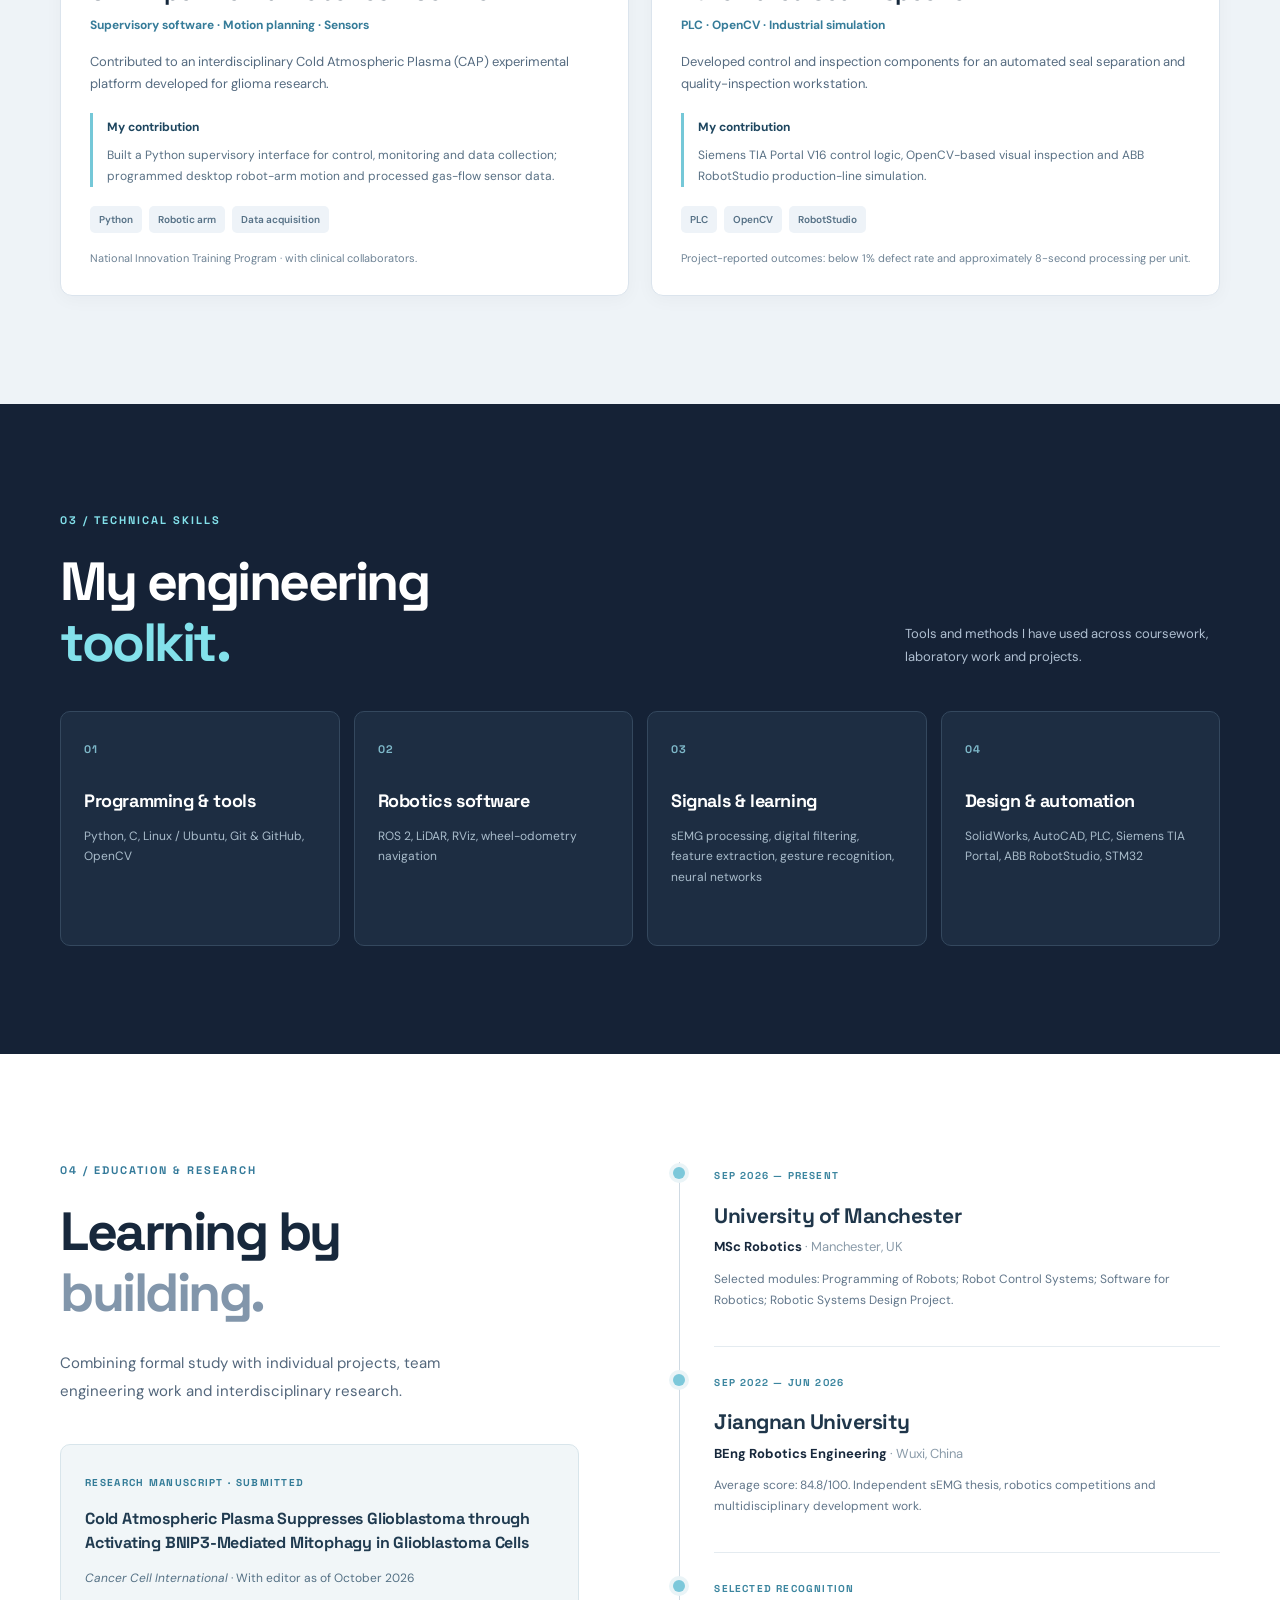
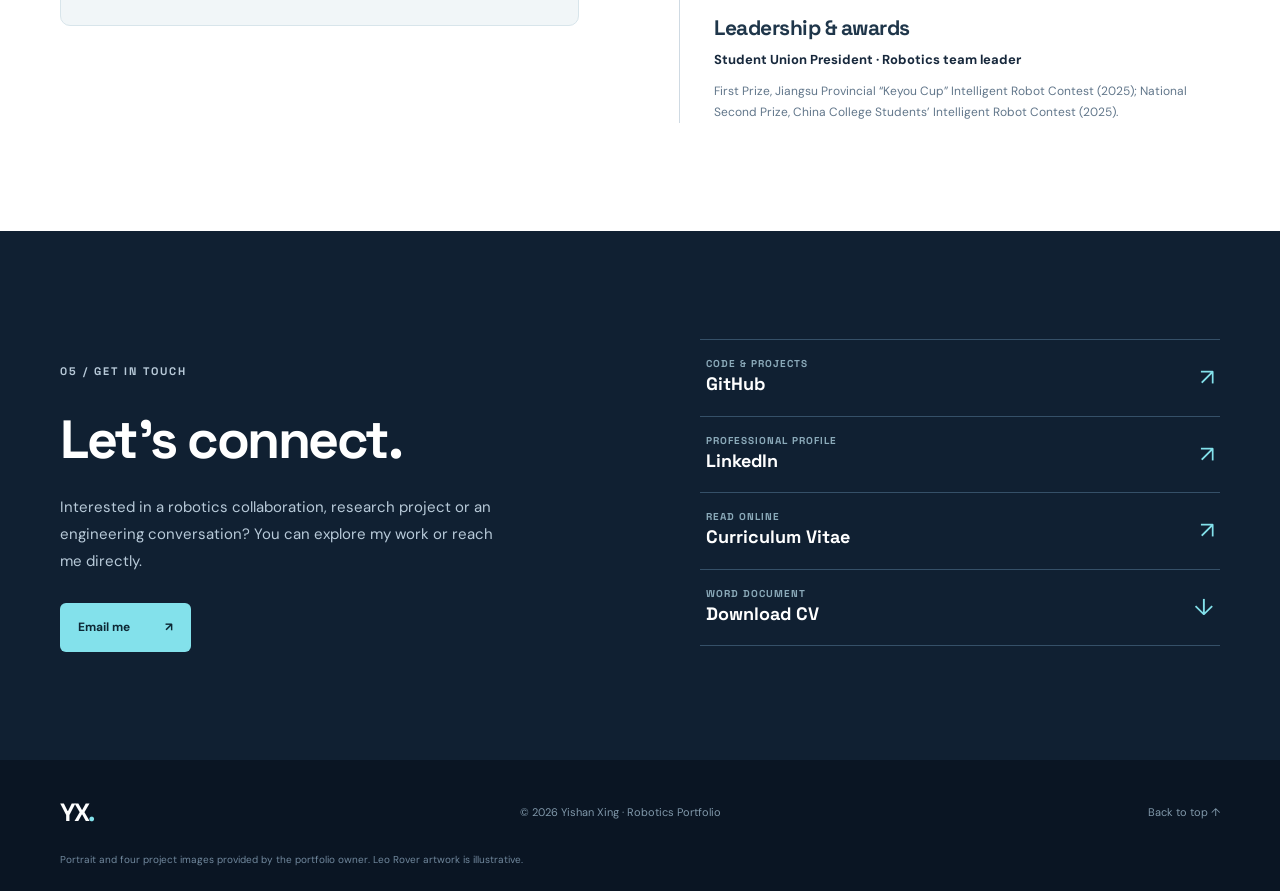
==== commit 9d315c9c: "Add files via upload" ====
--- a/index.html
+++ b/index.html
@@ -121,16 +121,16 @@
     </section>
 
     <section class="section skills-section" id="skills"><div class="container"><div class="section-heading"><div><p class="kicker kicker-light">03 / TECHNICAL SKILLS</p><h2>My engineering<br><span>toolkit.</span></h2></div><p class="section-intro">Tools and methods I have used across coursework, laboratory work and projects.</p></div>
-      <div class="skill-grid"><div class="skill-block"><span class="skill-index">01</span><h3>Programming &amp; tools</h3><p>Python, C, Linux / Ubuntu, Git &amp; GitHub, NumPy, OpenCV</p></div><div class="skill-block"><span class="skill-index">02</span><h3>Robotics software</h3><p>ROS 2 (rclpy, topics, services, launch), LiDAR, RViz, wheel-odometry navigation</p></div><div class="skill-block"><span class="skill-index">03</span><h3>Signals &amp; learning</h3><p>sEMG processing, digital filtering, feature extraction, gesture recognition, neural networks</p></div><div class="skill-block"><span class="skill-index">04</span><h3>Design &amp; automation</h3><p>SolidWorks, AutoCAD, PLC, Siemens TIA Portal, ABB RobotStudio, STM32</p></div></div>
+      <div class="skill-grid"><div class="skill-block"><span class="skill-index">01</span><h3>Programming &amp; tools</h3><p>Python, C, Linux / Ubuntu, Git &amp; GitHub, OpenCV</p></div><div class="skill-block"><span class="skill-index">02</span><h3>Robotics software</h3><p>ROS 2, LiDAR, RViz, wheel-odometry navigation</p></div><div class="skill-block"><span class="skill-index">03</span><h3>Signals &amp; learning</h3><p>sEMG processing, digital filtering, feature extraction, gesture recognition, neural networks</p></div><div class="skill-block"><span class="skill-index">04</span><h3>Design &amp; automation</h3><p>SolidWorks, AutoCAD, PLC, Siemens TIA Portal, ABB RobotStudio, STM32</p></div></div>
     </div></section>
 
     <section class="section experience-section" id="experience"><div class="container experience-layout"><div><p class="kicker">04 / EDUCATION &amp; RESEARCH</p><h2>Learning by<br><span>building.</span></h2><p class="experience-lead">Combining formal study with individual projects, team engineering work and interdisciplinary research.</p>
-      <div class="manuscript-box"><span class="manuscript-kicker">RESEARCH MANUSCRIPT · SUBMITTED</span><h3>Cold Atmospheric Plasma Suppresses Glioblastoma through Activating BNIP3-Mediated Mitophagy in Glioblastoma Cells</h3><p><em>Cancer Cell International</em> · With editor as of October 2026</p><small>Provisional title; full title and author order pending supervisor confirmation. This manuscript is not accepted or published.</small></div>
+      <div class="manuscript-box"><span class="manuscript-kicker">RESEARCH MANUSCRIPT · SUBMITTED</span><h3>Cold Atmospheric Plasma Suppresses Glioblastoma through Activating BNIP3-Mediated Mitophagy in Glioblastoma Cells</h3><p><em>Cancer Cell International</em> · With editor as of October 2026</p></div>
     </div><div class="education-list"><div class="education-entry"><span class="edu-date">SEP 2026 — PRESENT</span><h3>University of Manchester</h3><p>MSc Robotics <span>· Manchester, UK</span></p><small>Selected modules: Programming of Robots; Robot Control Systems; Software for Robotics; Robotic Systems Design Project.</small></div><div class="education-entry"><span class="edu-date">SEP 2022 — JUN 2026</span><h3>Jiangnan University</h3><p>BEng Robotics Engineering <span>· Wuxi, China</span></p><small>Average score: 84.8/100. Independent sEMG thesis, robotics competitions and multidisciplinary development work.</small></div><div class="education-entry"><span class="edu-date">SELECTED RECOGNITION</span><h3>Leadership &amp; awards</h3><p>Student Union President · Robotics team leader</p><small>First Prize, Jiangsu Provincial “Keyou Cup” Intelligent Robot Contest (2025); National Second Prize, China College Students’ Intelligent Robot Contest (2025).</small></div></div></div></section>
 
     <section class="section contact-section" id="contact"><div class="container contact-layout"><div><p class="kicker kicker-light">05 / GET IN TOUCH</p><h2>Let's connect.</h2><p>Interested in a robotics collaboration, research project or an engineering conversation? You can explore my work or reach me directly.</p><a class="btn btn-accent" href="mailto:easonxing1106@163.com">Email me <span aria-hidden="true">↗</span></a></div><div class="contact-list"><a href="https://github.com/Yishan-Xing" target="_blank" rel="noopener noreferrer"><span><small>CODE &amp; PROJECTS</small><strong>GitHub</strong></span><span aria-hidden="true">↗</span></a><a href="https://www.linkedin.com/in/yishan-xing-460378439/" target="_blank" rel="noopener noreferrer"><span><small>PROFESSIONAL PROFILE</small><strong>LinkedIn</strong></span><span aria-hidden="true">↗</span></a><a href="cv.html"><span><small>READ ONLINE</small><strong>Curriculum Vitae</strong></span><span aria-hidden="true">↗</span></a><a href="Yishan_Xing_CV.docx" download><span><small>WORD DOCUMENT</small><strong>Download CV</strong></span><span aria-hidden="true">↓</span></a></div></div></section>
   </main>
-  <footer class="site-footer"><div class="container footer-inner"><span class="footer-brand">YX<span>.</span></span><p>© <span id="year">2026</span> Yishan Xing · Robotics Portfolio</p><a href="#home">Back to top ↑</a></div><div class="container footer-credit">Portrait and four project images provided by the portfolio owner. Leo Rover artwork is illustrative. Manuscript details are provisional.</div></footer>
+  <footer class="site-footer"><div class="container footer-inner"><span class="footer-brand">YX<span>.</span></span><p>© <span id="year">2026</span> Yishan Xing · Robotics Portfolio</p><a href="#home">Back to top ↑</a></div><div class="container footer-credit">Portrait and four project images provided by the portfolio owner. Leo Rover artwork is illustrative.</div></footer>
   <script src="script.js" defer></script>
 </body>
 </html>
